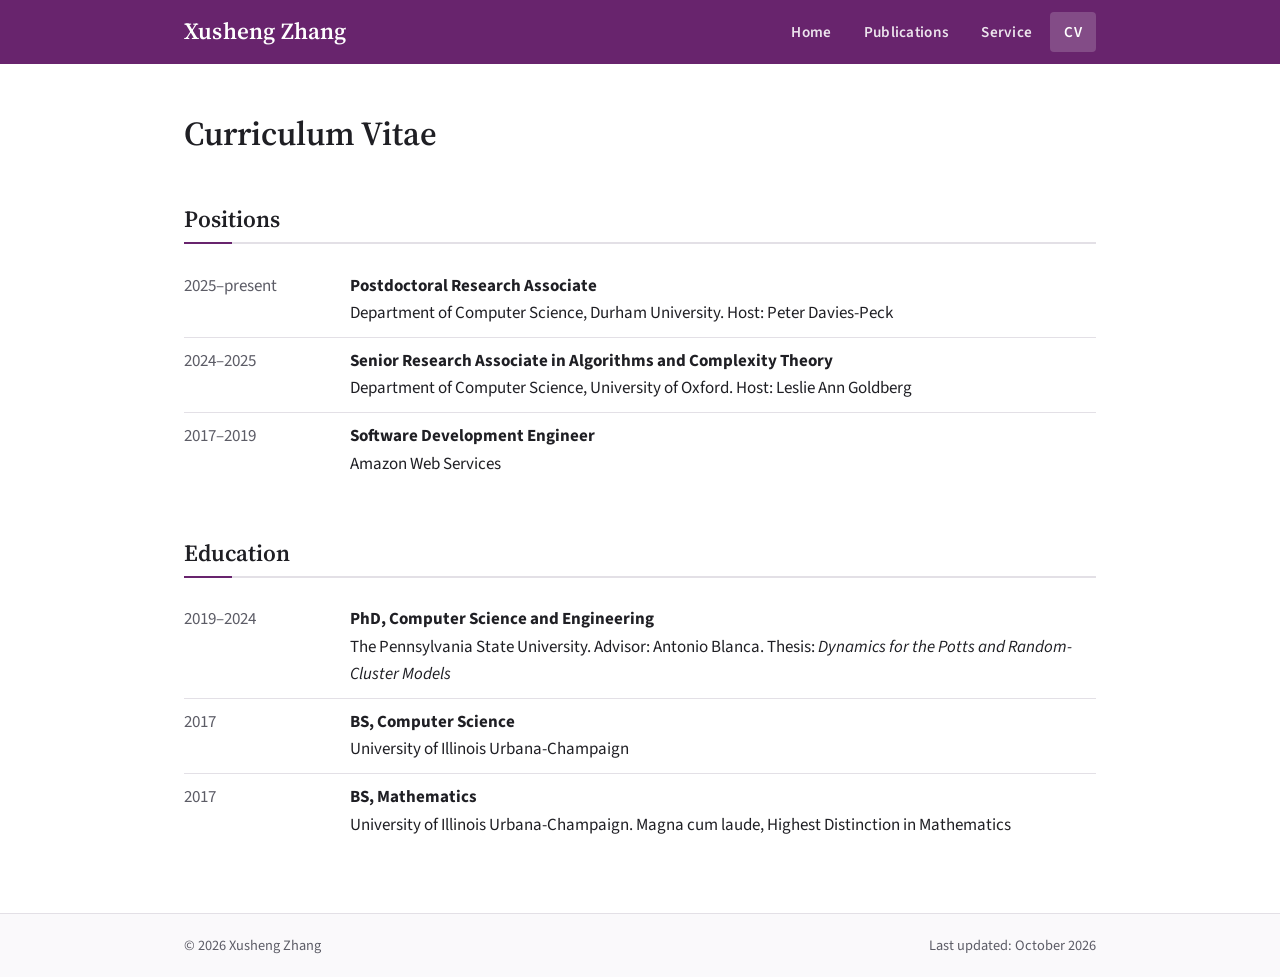
==== cv.html @ 8944c676 "Add files to github" ====
<!doctype html>
<html lang="en">
<head>
  <meta charset="utf-8">
  <meta name="viewport" content="width=device-width, initial-scale=1">
  <title>CV — Xusheng Zhang</title>
  <meta name="description" content="Curriculum vitae of Xusheng Zhang.">
  <link rel="icon" href="images/favicon.svg" type="image/svg+xml">
  <link rel="preconnect" href="https://fonts.googleapis.com">
  <link rel="preconnect" href="https://fonts.gstatic.com" crossorigin>
  <link href="https://fonts.googleapis.com/css2?family=Source+Sans+3:wght@400;600;700&family=Source+Serif+4:opsz,wght@8..60,400;8..60,600&display=swap" rel="stylesheet">
  <link rel="stylesheet" href="style.css">
</head>
<body>
<a class="skip-link" href="#main">Skip to main content</a>

<header class="site-header">
  <div class="wrap">
    <a class="site-title" href="index.html">Xusheng Zhang</a>
    <nav class="site-nav" aria-label="Main">
      <ul>
        <li><a href="index.html">Home</a></li>
        <li><a href="publications.html">Publications</a></li>
        <li><a href="service.html">Service</a></li>
        <li><a href="cv.html" aria-current="page">CV</a></li>
      </ul>
    </nav>
  </div>
</header>

<main id="main">
  <div class="wrap">
    <h1>Curriculum Vitae</h1>

    <h2 id="positions">Positions</h2>
    <ul class="timeline">
      <li>
        <span class="when">2025–present</span>
        <span class="what"><strong>Postdoctoral Research Associate</strong>
          Department of Computer Science, Durham University. Host: Peter Davies-Peck</span>
      </li>
      <li>
        <span class="when">2024–2025</span>
        <span class="what"><strong>Senior Research Associate in Algorithms and Complexity Theory</strong>
          Department of Computer Science, University of Oxford. Host: Leslie Ann Goldberg</span>
      </li>
      <li>
        <span class="when">2017–2019</span>
        <span class="what"><strong>Software Development Engineer</strong>
          Amazon Web Services</span>
      </li>
    </ul>

    <h2 id="education">Education</h2>
    <ul class="timeline">
      <li>
        <span class="when">2019–2024</span>
        <span class="what"><strong>PhD, Computer Science and Engineering</strong>
          The Pennsylvania State University. Advisor: Antonio Blanca. Thesis: <em>Dynamics for the Potts and Random-Cluster Models</em></span>
      </li>
      <li>
        <span class="when">2017</span>
        <span class="what"><strong>BS, Computer Science</strong>
          University of Illinois Urbana-Champaign</span>
      </li>
      <li>
        <span class="when">2017</span>
        <span class="what"><strong>BS, Mathematics</strong>
          University of Illinois Urbana-Champaign. Magna cum laude, Highest Distinction in Mathematics</span>
      </li>
    </ul>



  </div>
</main>

<footer class="site-footer">
  <div class="wrap">
    <span>&copy; 2026 Xusheng Zhang</span>
    <span>Last updated: October 2026</span>
  </div>
</footer>
</body>
</html>
---- style.css ----
/* ==========================================================
   Xusheng Zhang — personal academic site
   Shared stylesheet for all pages.
   Accent colour: Durham purple. Change --accent to restyle.
   ========================================================== */

:root {
  --accent: #68246d;          /* Durham purple */
  --accent-dark: #4a1a4e;
  --accent-soft: #f4eef5;
  --text: #1f1f24;
  --muted: #5c5c66;
  --line: #e3e0e6;
  --bg: #ffffff;
  --bg-alt: #faf9fb;
  --link: #68246d;
  --maxw: 960px;
  --serif: "Source Serif 4", Georgia, "Times New Roman", serif;
  --sans: "Source Sans 3", -apple-system, "Segoe UI", Helvetica, Arial, sans-serif;
}

@media (prefers-color-scheme: dark) {
  :root {
    --accent: #b77fbd;
    --accent-dark: #2b1230;
    --accent-soft: #2a2230;
    --text: #e9e7ec;
    --muted: #a8a3ae;
    --line: #34303a;
    --bg: #17151a;
    --bg-alt: #1e1b22;
    --link: #d2a6d7;
  }
}

* { box-sizing: border-box; }

html { scroll-behavior: smooth; }

body {
  margin: 0;
  font-family: var(--sans);
  font-size: 17px;
  line-height: 1.6;
  color: var(--text);
  background: var(--bg);
  -webkit-font-smoothing: antialiased;
  min-height: 100vh;
  display: flex;
  flex-direction: column;
}
body > main { flex: 1 0 auto; }

a { color: var(--link); text-decoration: none; }
a:hover { text-decoration: underline; text-underline-offset: 2px; }

.skip-link {
  position: absolute; left: -9999px; top: 0;
  background: var(--accent); color: #fff; padding: 8px 12px; z-index: 10;
}
.skip-link:focus { left: 8px; }

.wrap { max-width: var(--maxw); margin: 0 auto; padding: 0 24px; }

/* ---------- Header / navigation ---------- */
.site-header {
  background: #68246d;
  color: #fff;
}
@media (prefers-color-scheme: dark) {
  .site-header { background: #3a1840; }
}
.site-header .wrap {
  display: flex; align-items: center; justify-content: space-between;
  gap: 16px; flex-wrap: wrap;
  min-height: 64px;
}
.site-title {
  font-family: var(--serif);
  font-size: 1.45rem; font-weight: 600; letter-spacing: .2px;
  color: #fff;
}
.site-title:hover { text-decoration: none; opacity: .9; }

.site-nav ul {
  list-style: none; margin: 0; padding: 0;
  display: flex; flex-wrap: wrap; gap: 4px;
}
.site-nav a {
  display: block; padding: 8px 14px; border-radius: 4px;
  color: #fff; font-weight: 600; font-size: .95rem; letter-spacing: .3px;
  opacity: .88;
}
.site-nav a:hover { background: rgba(255,255,255,.12); text-decoration: none; opacity: 1; }
.site-nav a[aria-current="page"] {
  opacity: 1; background: rgba(255,255,255,.18);
}

/* ---------- Page body ---------- */
main { padding: 48px 0 64px; }

h1, h2, h3 { font-family: var(--serif); font-weight: 600; line-height: 1.25; }
h1 { font-size: 2.1rem; margin: 0 0 .25em; }
h2 {
  font-size: 1.45rem; margin: 2.2em 0 .8em;
  padding-bottom: .35em; border-bottom: 2px solid var(--line);
  position: relative;
}
h2::after {
  content: ""; position: absolute; left: 0; bottom: -2px;
  width: 48px; height: 2px; background: var(--accent);
}
h3 { font-size: 1.12rem; margin: 1.6em 0 .5em; }
.h2-aside { font-family: var(--sans); font-size: .95rem; font-weight: 400; color: var(--muted); margin-left: 4px; }

.page-intro { color: var(--muted); margin-top: 0; }

/* ---------- Profile block (home page) ---------- */
.profile {
  display: grid;
  grid-template-columns: 260px 1fr;
  gap: 36px;
  align-items: start;
}
.profile-photo {
  width: 260px; height: 260px; object-fit: cover;
  border-radius: 6px; background: var(--accent-soft);
  border: 1px solid var(--line);
  display: block;
}
.profile .role { font-size: 1.12rem; margin: 0; font-weight: 600; }
.profile .affil { margin: 2px 0 0; color: var(--muted); }
.profile .affil a { color: var(--muted); border-bottom: 1px dotted currentColor; }
.profile .affil a:hover { text-decoration: none; color: var(--link); }

.contact { margin: 16px 0 0; padding: 0; list-style: none; }
.contact li { margin: 2px 0; }
.contact .label {
  display: inline-block; min-width: 64px;
  color: var(--muted); font-size: .9rem; text-transform: uppercase; letter-spacing: .6px;
}

.profile-links {
  display: flex; flex-wrap: wrap; gap: 8px; margin: 18px 0 0; padding: 0; list-style: none;
}
.profile-links a {
  display: inline-block; padding: 5px 12px;
  border: 1px solid var(--accent); border-radius: 999px;
  font-size: .9rem; font-weight: 600;
}
.profile-links a:hover { background: var(--accent); color: #fff; text-decoration: none; }

.bio p { margin: 0 0 1em; }

.interests {
  display: flex; flex-wrap: wrap; gap: 8px; list-style: none; padding: 0; margin: 0;
}
.interests li {
  background: var(--accent-soft); color: var(--text);
  padding: 4px 12px; border-radius: 4px; font-size: .95rem;
}

/* ---------- Research tree (home page) ---------- */
.research-intro { margin: 0 0 18px; }
.rtree { --tree: var(--accent); --gap: 14px; }
.rtree-root {
  position: relative; width: fit-content; max-width: 100%; margin: 0 auto;
  padding: 6px 16px; border-radius: 999px;
  background: var(--accent); color: var(--bg);
  font-family: var(--serif); font-weight: 600; font-size: 1.02rem; text-align: center;
}
.rtree-root::after {
  content: ""; position: absolute; left: 50%; bottom: calc(-1 * var(--gap)); height: var(--gap);
  border-left: 2px solid var(--tree);
}
.rtree-branches {
  position: relative;
  display: grid; grid-template-columns: repeat(3, minmax(0, 1fr)); gap: 16px;
  margin-top: calc(2 * var(--gap));
}
.rtree-branches::before {
  content: ""; position: absolute; top: calc(-1 * var(--gap)); left: calc((100% - 32px) / 6); right: calc((100% - 32px) / 6);
  border-top: 2px solid var(--tree);
}
.rtree-branch {
  position: relative; display: block;
  border: 1px solid var(--line); border-radius: 6px;
  padding: 10px 14px; background: var(--bg-alt); color: var(--text);
}
.rtree-branch:hover { border-color: var(--accent); text-decoration: none; }
.rtree-branch:focus-visible { outline: 2px solid var(--accent); outline-offset: 2px; }
.rtree-branch::before {
  content: ""; position: absolute; left: 50%; top: calc(-1 * var(--gap) - 1px); height: var(--gap);
  border-left: 2px solid var(--tree);
}
.rtree-title { display: block; font-weight: 700; font-size: .95rem; color: var(--link); }
.rtree-sub { list-style: none; margin: 4px 0 0; padding: 0; font-size: .85rem; line-height: 1.5; color: var(--muted); }
.rtree-sub li { position: relative; padding-left: 12px; }
.rtree-sub li::before { content: ""; position: absolute; left: 1px; top: .62em; width: 5px; height: 5px; border-radius: 50%; background: var(--accent); opacity: .6; }

/* ---------- News ---------- */
.news { list-style: none; padding: 0; margin: 0; }
.news li {
  display: grid; grid-template-columns: 96px 1fr; gap: 16px;
  padding: 10px 0; border-bottom: 1px solid var(--line);
}
.news li:last-child { border-bottom: 0; }
.news time {
  font-variant-numeric: tabular-nums;
  color: var(--accent); font-weight: 700; font-size: .92rem; padding-top: 2px;
}
details.older { margin-top: 10px; }
details.older summary {
  cursor: pointer; color: var(--link); font-weight: 600; padding: 6px 0;
}

/* ---------- Publications ---------- */
.pub-meta { color: var(--muted); }
.pub-jump { display: flex; gap: 14px; flex-wrap: wrap; margin: 6px 0 0; font-weight: 600; }

ol.pubs { list-style: none; padding: 0; margin: 0; counter-reset: none; }
ol.pubs > li {
  display: grid; grid-template-columns: 44px 1fr; gap: 12px;
  padding: 16px 0; border-bottom: 1px solid var(--line);
}
ol.pubs > li:last-child { border-bottom: 0; }
.pub-num {
  font-family: var(--serif); color: var(--muted); font-size: 1.05rem; text-align: right;
  padding-top: 1px;
}
.pub-title { font-weight: 700; font-size: 1.04rem; line-height: 1.4; }
.pub-authors { color: var(--muted); margin-top: 2px; }
.pub-venue { margin-top: 4px; }
.pub-venue em { font-style: italic; }
.pub-venue .line { display: block; }
.pub-tag {
  display: inline-block; font-size: .78rem; font-weight: 700; letter-spacing: .4px;
  padding: 1px 7px; border-radius: 3px; margin-right: 6px; vertical-align: 1px;
  background: var(--accent-soft); color: var(--accent);
}
.pub-links { margin-top: 6px; display: flex; flex-wrap: wrap; gap: 6px; }
.pub-links a {
  font-size: .82rem; font-weight: 600; padding: 2px 9px;
  border: 1px solid var(--line); border-radius: 3px; color: var(--link);
}
.pub-links a:hover { border-color: var(--accent); text-decoration: none; background: var(--accent-soft); }

.note { color: var(--muted); font-size: .92rem; }

/* Publication topic filter */
.pub-filter { display: flex; flex-wrap: wrap; gap: 8px; margin: 0 0 12px; }
.pub-filter button {
  font: inherit; font-size: .92rem; font-weight: 600; cursor: pointer;
  padding: 6px 14px; border-radius: 999px;
  border: 1px solid var(--accent); background: transparent; color: var(--link);
}
.pub-filter button:hover { background: var(--accent-soft); }
.pub-filter button[aria-pressed="true"] { background: var(--accent); border-color: var(--accent); color: var(--bg); }
.pub-filter button:focus-visible { outline: 2px solid var(--accent); outline-offset: 2px; }
.pub-filter .count { font-weight: 400; opacity: .8; margin-left: 2px; }
ol.pubs > li[hidden] { display: none; }

/* Selected publications on the home page: no numbers */
ol.pubs.selected > li { grid-template-columns: 1fr; padding: 14px 0; }
.more { margin: 10px 0 0; font-weight: 600; }

/* ---------- Service ---------- */
.svc-grid {
  display: grid; grid-template-columns: 1fr 1fr; gap: 24px;
}
.card {
  border: 1px solid var(--line); border-radius: 6px; padding: 18px 22px;
  background: var(--bg-alt);
}
.card h3 { margin-top: 0; }
.card ul { margin: 0; padding-left: 1.1em; }
.card li { margin: 4px 0; }
.card .years { color: var(--muted); }

/* ---------- CV ---------- */
.btn {
  display: inline-block; background: var(--accent); color: #fff;
  padding: 10px 20px; border-radius: 4px; font-weight: 700;
}
.btn:hover { background: var(--accent-dark); text-decoration: none; }
@media (prefers-color-scheme: dark) { .btn { color: #17151a; } .btn:hover { color: #fff; } }

.timeline { list-style: none; padding: 0; margin: 0; }
.timeline li {
  display: grid; grid-template-columns: 150px 1fr; gap: 16px;
  padding: 10px 0; border-bottom: 1px solid var(--line);
}
.timeline li:last-child { border-bottom: 0; }
.timeline .when { color: var(--muted); font-variant-numeric: tabular-nums; }
.timeline .what strong { display: block; }

/* ---------- Placeholder highlighting (remove .todo class once filled) ---------- */
.todo {
  background: repeating-linear-gradient(135deg, #fff7d6, #fff7d6 8px, #fff3c2 8px, #fff3c2 16px);
  color: #6b5200; border-radius: 3px; padding: 0 4px;
}
@media (prefers-color-scheme: dark) {
  .todo { background: #3a3218; color: #f0d98a; }
}

/* ---------- Footer ---------- */
.site-footer {
  border-top: 1px solid var(--line); background: var(--bg-alt);
  color: var(--muted); font-size: .9rem;
}
.site-footer .wrap {
  display: flex; justify-content: space-between; flex-wrap: wrap; gap: 8px;
  padding-top: 20px; padding-bottom: 20px;
}

/* ---------- Small screens ---------- */
@media (max-width: 720px) {
  body { font-size: 16px; }
  .wrap { padding: 0 16px; }
  .site-header .wrap { padding-top: 10px; padding-bottom: 10px; }
  .site-nav a { padding: 6px 10px; }
  main { padding: 32px 0 48px; }
  .profile { grid-template-columns: 1fr; gap: 20px; }
  .profile-photo { width: 200px; height: 200px; }
  h1 { font-size: 1.75rem; }
  .svc-grid { grid-template-columns: 1fr; }
  .news li { grid-template-columns: 1fr; gap: 0; }
  .timeline li { grid-template-columns: 1fr; gap: 0; }
  ol.pubs > li { grid-template-columns: 32px 1fr; gap: 8px; }
  /* research tree becomes a vertical outline */
  .rtree-root { margin: 0; }
  .rtree-root::after { left: 22px; }
  .rtree-branches { grid-template-columns: 1fr; gap: 10px; margin-top: var(--gap); margin-left: 23px; padding-left: 16px; border-left: 2px solid var(--tree); }
  .rtree-branches::before { display: none; }
  .rtree-branch::before { left: -17px; top: 18px; height: 0; width: 16px; border-left: 0; border-top: 2px solid var(--tree); }
  .rtree-branch:last-child::after { content: ""; position: absolute; left: -21px; top: 20px; bottom: -2px; width: 6px; background: var(--bg); }
}
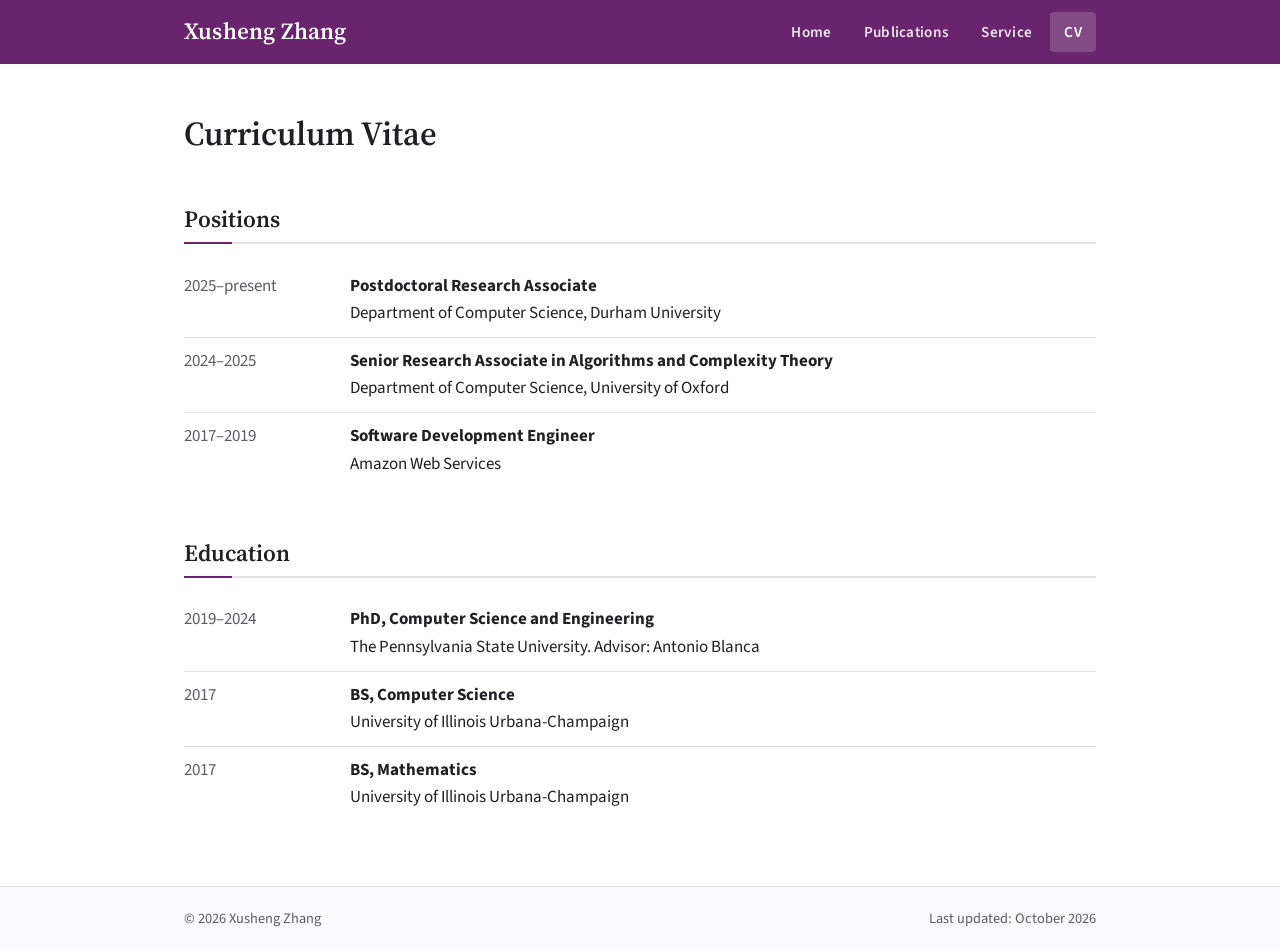
==== commit 9e0cd343: "Fix picture position" ====
--- a/cv.html
+++ b/cv.html
@@ -5,7 +5,7 @@
   <meta name="viewport" content="width=device-width, initial-scale=1">
   <title>CV — Xusheng Zhang</title>
   <meta name="description" content="Curriculum vitae of Xusheng Zhang.">
-  <link rel="icon" href="images/favicon.svg" type="image/svg+xml">
+  <link rel="icon" href="favicon.svg" type="image/svg+xml">
   <link rel="preconnect" href="https://fonts.googleapis.com">
   <link rel="preconnect" href="https://fonts.gstatic.com" crossorigin>
   <link href="https://fonts.googleapis.com/css2?family=Source+Sans+3:wght@400;600;700&family=Source+Serif+4:opsz,wght@8..60,400;8..60,600&display=swap" rel="stylesheet">
@@ -37,12 +37,12 @@
       <li>
         <span class="when">2025–present</span>
         <span class="what"><strong>Postdoctoral Research Associate</strong>
-          Department of Computer Science, Durham University. Host: Peter Davies-Peck</span>
+          Department of Computer Science, Durham University</span>
       </li>
       <li>
         <span class="when">2024–2025</span>
         <span class="what"><strong>Senior Research Associate in Algorithms and Complexity Theory</strong>
-          Department of Computer Science, University of Oxford. Host: Leslie Ann Goldberg</span>
+          Department of Computer Science, University of Oxford</span>
       </li>
       <li>
         <span class="when">2017–2019</span>
@@ -56,7 +56,7 @@
       <li>
         <span class="when">2019–2024</span>
         <span class="what"><strong>PhD, Computer Science and Engineering</strong>
-          The Pennsylvania State University. Advisor: Antonio Blanca. Thesis: <em>Dynamics for the Potts and Random-Cluster Models</em></span>
+          The Pennsylvania State University. Advisor: Antonio Blanca</span>
       </li>
       <li>
         <span class="when">2017</span>
@@ -66,7 +66,7 @@
       <li>
         <span class="when">2017</span>
         <span class="what"><strong>BS, Mathematics</strong>
-          University of Illinois Urbana-Champaign. Magna cum laude, Highest Distinction in Mathematics</span>
+          University of Illinois Urbana-Champaign</span>
       </li>
     </ul>
 
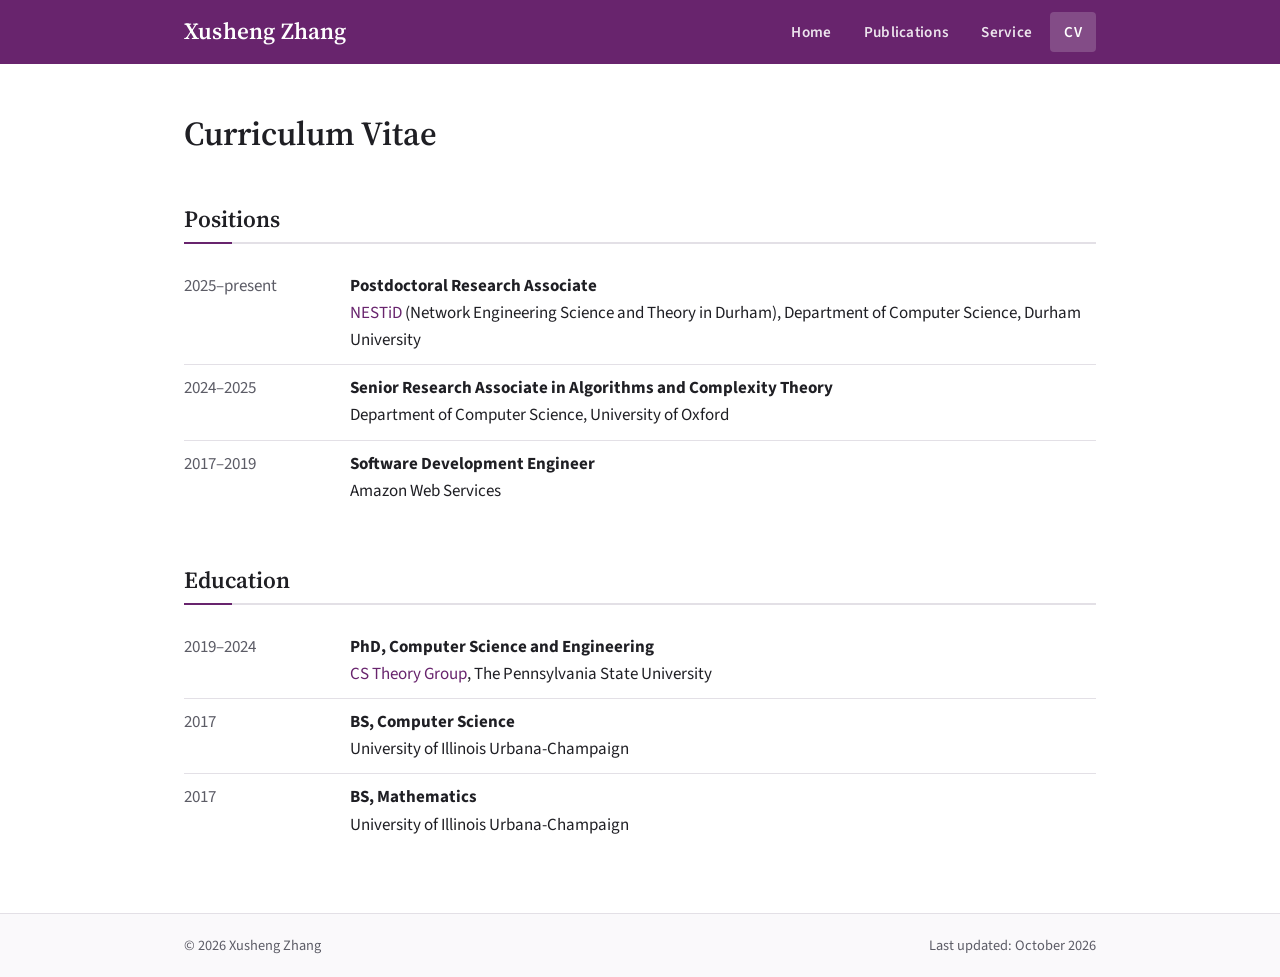
==== commit 2a530836: "Further updates" ====
--- a/cv.html
+++ b/cv.html
@@ -37,7 +37,7 @@
       <li>
         <span class="when">2025–present</span>
         <span class="what"><strong>Postdoctoral Research Associate</strong>
-          Department of Computer Science, Durham University</span>
+          <a href="https://nestid.webspace.durham.ac.uk/">NESTiD</a> (Network Engineering Science and Theory in Durham), Department of Computer Science, Durham University</span>
       </li>
       <li>
         <span class="when">2024–2025</span>
@@ -56,7 +56,7 @@
       <li>
         <span class="when">2019–2024</span>
         <span class="what"><strong>PhD, Computer Science and Engineering</strong>
-          The Pennsylvania State University. Advisor: Antonio Blanca</span>
+          <a href="https://theory.cse.psu.edu/">CS Theory Group</a>, The Pennsylvania State University</span>
       </li>
       <li>
         <span class="when">2017</span>
--- a/style.css
+++ b/style.css
@@ -335,3 +335,6 @@
   .rtree-branch::before { left: -17px; top: 18px; height: 0; width: 16px; border-left: 0; border-top: 2px solid var(--tree); }
   .rtree-branch:last-child::after { content: ""; position: absolute; left: -21px; top: 20px; bottom: -2px; width: 6px; background: var(--bg); }
 }
+
+/* keep superscripts from stretching line height */
+sup { line-height: 0; }
